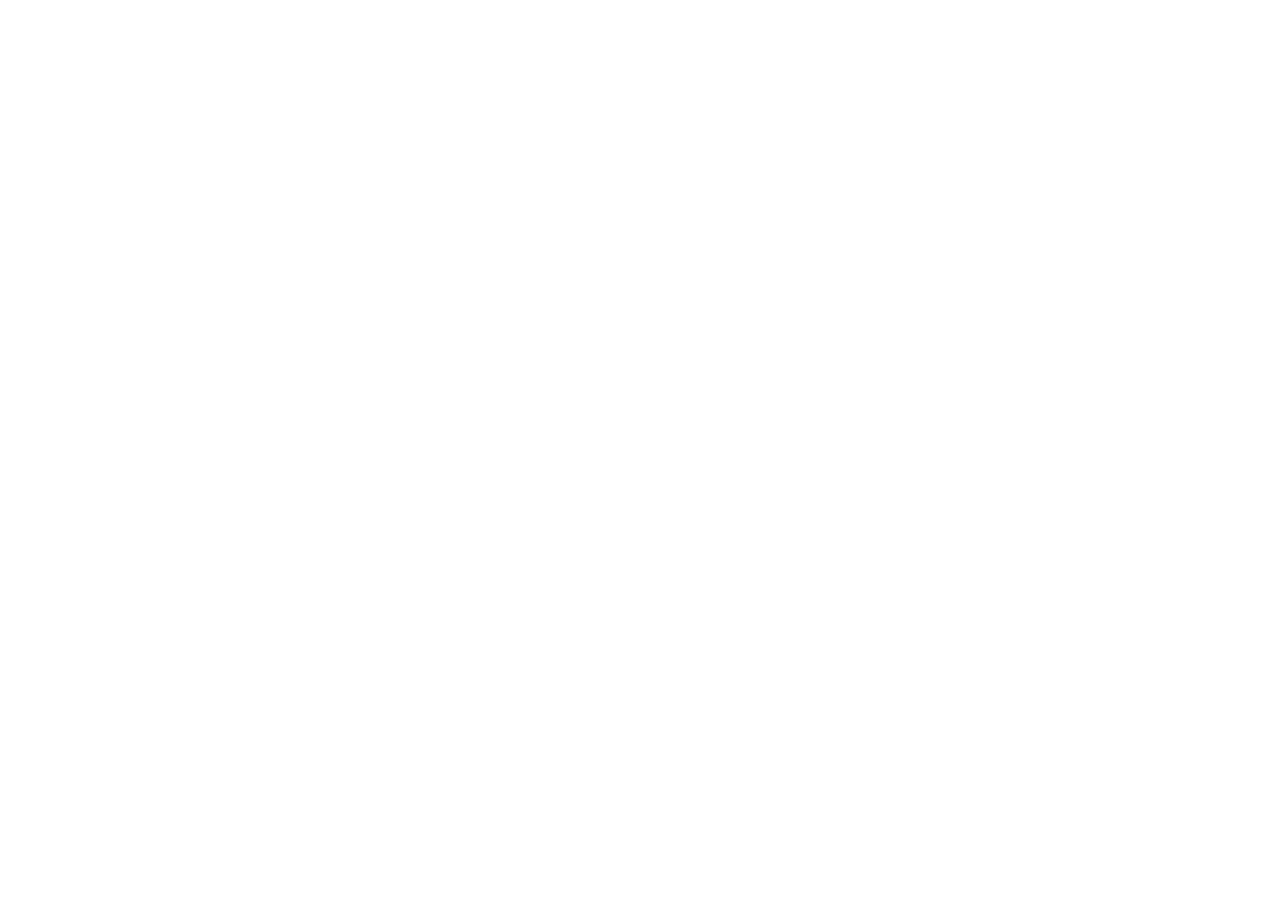
==== index.html @ 961814ad "Initial commit" ====
<!DOCTYPE html>
<html lang="en">
<head>
  <meta charset="UTF-8">
  <meta http-equiv="X-UA-Compatible" content="IE=edge">
  <meta name="viewport" content="width=device-width, initial-scale=1.0">
  <!-- link -->
  <title>Nick Hallden</title>
</head>
<body>
  
</body>
</html>
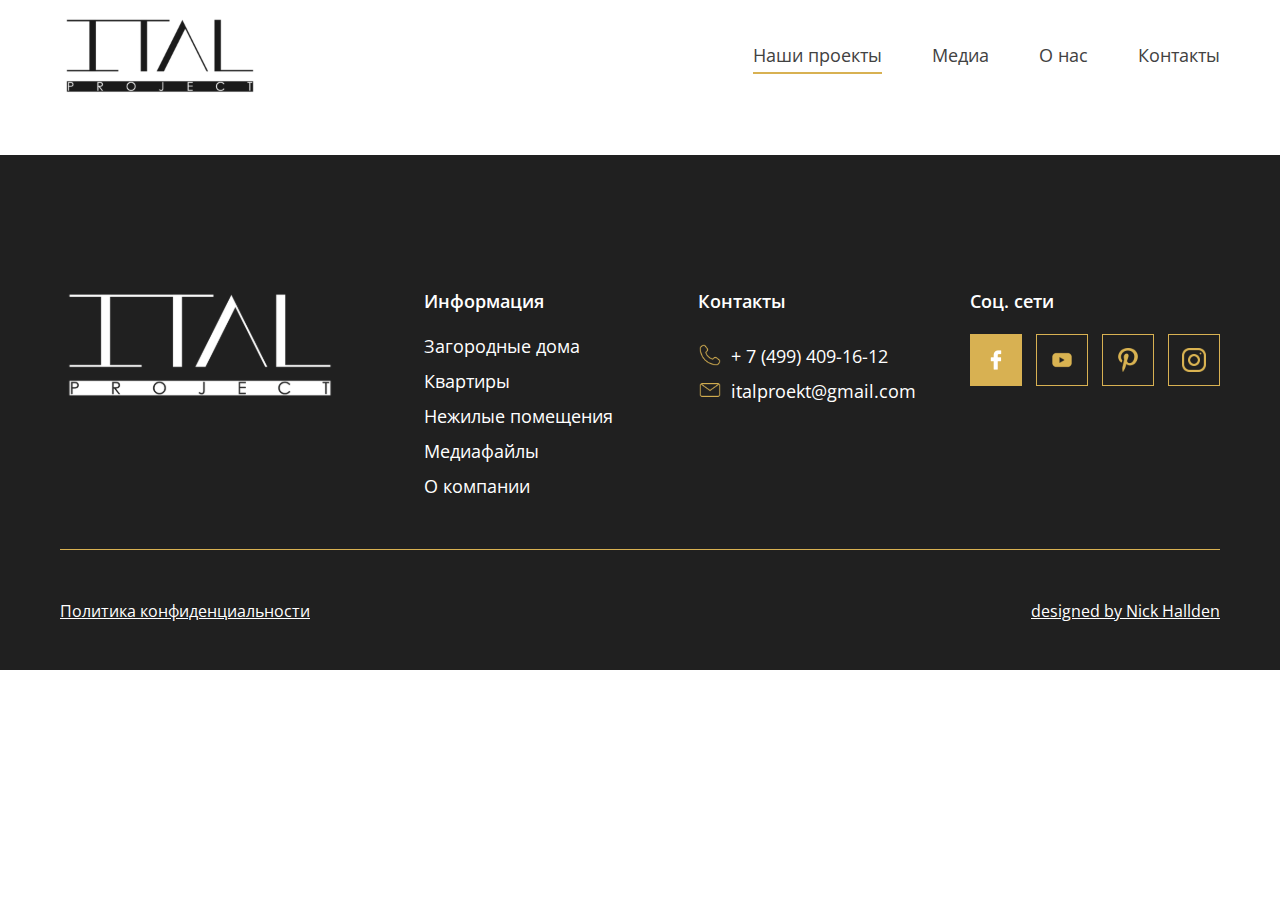
==== commit d93348df: "add site header and footer" ====
--- a/index.html
+++ b/index.html
@@ -1,13 +1,114 @@
 <!DOCTYPE html>
 <html lang="en">
-<head>
-  <meta charset="UTF-8">
-  <meta http-equiv="X-UA-Compatible" content="IE=edge">
-  <meta name="viewport" content="width=device-width, initial-scale=1.0">
-  <!-- link -->
-  <title>Nick Hallden</title>
-</head>
-<body>
-  
-</body>
-</html>+	<head>
+		<meta charset="UTF-8" />
+		<meta http-equiv="X-UA-Compatible" content="IE=edge" />
+		<meta name="viewport" content="width=device-width, initial-scale=1.0" />
+		<link rel="stylesheet" href="./css/main.css" />
+		<title>Nick Hallden</title>
+	</head>
+	<body>
+    <!--------------------------------------------------- SITE HEADER BEGINN ---------------------------------------------------------->
+		<header class="site-header">
+			<div class="container">
+				<div class="site-header__inner">
+          <a class="logo" href="./index.html">
+            <img
+            class="logo__img"
+              src="./images/logo.svg"
+              alt="Site Logo"
+              width="200"
+              height="200"
+            />
+          </a>
+          <nav class="navbar">
+            <ol class="navbar__list">
+              <li class="navbar__item">
+                <a class="navbar__link navbar__link--active" href="#link">Наши проекты</a>
+              </li>
+              <li class="navbar__item">
+                <a class="navbar__link" href="#link">Медиа</a>
+              </li>
+              <li class="navbar__item">
+                <a class="navbar__link" href="#link">О нас</a>
+              </li>
+              <li class="navbar__item">
+                <a class="navbar__link" href="#link">Контакты</a>
+              </li>
+            </ol>
+          </nav>
+        </div>
+			</div>
+		</header>
+    <!--------------------------------------------------- SITE HEADER END ------------------------------------------------------------->
+
+
+     <!--------------------------------------------------- FOOTER BEGINN -------------------------------------------------------------->
+		<footer class="site-footer">
+			<div class="container">
+				<div class="site-footer__inner">
+          <div class="site-footer__border">
+            <a class="logo-footer" href="./index.html">
+              <img class="logo-footer__img" src="./images/logo__footer.svg" alt="Site Logo Footer" width="280" height="280">
+            </a>
+            <nav class="nav">
+              <ol class="nav__list">
+                <li class="nav__item">
+                  <strong class="nav__str">Информация</strong>
+                </li>
+                <li class="nav__item">
+                  <a class="nav__link " href="#link">Загородные дома</a>
+                </li>
+                <li class="nav__item">
+                  <a class="nav__link " href="#link">Квартиры</a>
+                </li>
+                <li class="nav__item">
+                  <a class="nav__link " href="#link">Нежилые помещения</a>
+                </li>
+                <li class="nav__item">
+                  <a class="nav__link " href="#link">Медиафайлы</a>
+                </li>
+                <li class="nav__item">
+                  <a class="nav__link " href="#link">О компании</a>
+                </li>
+              </ol>
+            </nav>
+            <ol class="nav__list">
+              <li class="nav__item nav__str--active">
+                <strong class="nav__str">Контакты</strong>
+              </li>
+              <li class="nav__item">
+                <a class="nav__link nav__link--before" href="tel:+74994091612">+ 7 (499) 409-16-12</a>
+              </li>
+              <li class="nav__item">
+               <a class="nav__link nav__link--after" href="mailto:italproekt@gmail.com">italproekt@gmail.com</a>
+              </li>
+            </ol>
+          <div class="nav__soc">
+            <strong class="nav__str nav__str--soc">
+              Соц. сети
+            </strong>
+            <a class="nav__soc__link nav__soc__link--active" href="https://facebook.com">
+              <img class="nav__soc__img" src="./images/facebook.svg" alt="facebook" width="24" height="24">
+            </a>
+            <a class="nav__soc__link" href="https://facebook.com">
+              <img class="nav__soc__img" src="./images/youtube.svg" alt="facebook" width="24" height="24">
+            </a>
+            <a class="nav__soc__link" href="https://facebook.com">
+              <img class="nav__soc__img" src="./images/pinterset.svg" alt="facebook" width="24" height="24">
+            </a>
+            <a class="nav__soc__link" href="https://facebook.com">
+              <img class="nav__soc__img" src="./images/instagram.svg" alt="facebook" width="24" height="24">
+            </a>
+          </div>
+          </div>
+          <div class="site-footer__bottom">
+            <a class="site-footer__bottom__link" href="#link">Политика конфиденциальности</a>
+            <a class="site-footer__bottom__link" href="#link">designed by Nick Hallden</a>
+          </div>
+        </div>
+			</div>
+		</footer>
+    <!--------------------------------------------------- FOOTER END ------------------------------------------------------------------>
+	</body>
+</html>
--- a/css/main.css
+++ b/css/main.css
@@ -0,0 +1,530 @@
+/* open-sans-regular - cyrillic */
+@font-face {
+  font-family: "Open Sans";
+  font-style: normal;
+  font-weight: 400;
+  src: local(""), url("../fonts/open-sans-v34-cyrillic-regular.woff2") format("woff2"), url("../fonts/open-sans-v34-cyrillic-regular.woff") format("woff"); /* Chrome 6+, Firefox 3.6+, IE 9+, Safari 5.1+ */
+}
+/* open-sans-600 - cyrillic */
+@font-face {
+  font-family: "Open Sans";
+  font-style: normal;
+  font-weight: 600;
+  src: local(""), url("../fonts/open-sans-v34-cyrillic-600.woff2") format("woff2"), url("../fonts/open-sans-v34-cyrillic-600.woff") format("woff"); /* Chrome 6+, Firefox 3.6+, IE 9+, Safari 5.1+ */
+}
+/*! normalize.css v8.0.1 | MIT License | github.com/necolas/normalize.css */
+/* Document
+   ========================================================================== */
+/**
+ * 1. Correct the line height in all browsers.
+ * 2. Prevent adjustments of font size after orientation changes in iOS.
+ */
+html {
+  line-height: 1.15; /* 1 */
+  -webkit-text-size-adjust: 100%; /* 2 */
+}
+
+/* Sections
+   ========================================================================== */
+/**
+ * Remove the margin in all browsers.
+ */
+body {
+  margin: 0;
+}
+
+/**
+ * Render the `main` element consistently in IE.
+ */
+main {
+  display: block;
+}
+
+/**
+ * Correct the font size and margin on `h1` elements within `section` and
+ * `article` contexts in Chrome, Firefox, and Safari.
+ */
+h1 {
+  font-size: 2em;
+  margin: 0.67em 0;
+}
+
+/* Grouping content
+   ========================================================================== */
+/**
+ * 1. Add the correct box sizing in Firefox.
+ * 2. Show the overflow in Edge and IE.
+ */
+hr {
+  box-sizing: content-box; /* 1 */
+  height: 0; /* 1 */
+  overflow: visible; /* 2 */
+}
+
+/**
+ * 1. Correct the inheritance and scaling of font size in all browsers.
+ * 2. Correct the odd `em` font sizing in all browsers.
+ */
+pre {
+  font-family: monospace, monospace; /* 1 */
+  font-size: 1em; /* 2 */
+}
+
+/* Text-level semantics
+   ========================================================================== */
+/**
+ * Remove the gray background on active links in IE 10.
+ */
+a {
+  background-color: transparent;
+}
+
+/**
+ * 1. Remove the bottom border in Chrome 57-
+ * 2. Add the correct text decoration in Chrome, Edge, IE, Opera, and Safari.
+ */
+abbr[title] {
+  border-bottom: none; /* 1 */
+  text-decoration: underline; /* 2 */
+  -webkit-text-decoration: underline dotted;
+          text-decoration: underline dotted; /* 2 */
+}
+
+/**
+ * Add the correct font weight in Chrome, Edge, and Safari.
+ */
+b,
+strong {
+  font-weight: bolder;
+}
+
+/**
+ * 1. Correct the inheritance and scaling of font size in all browsers.
+ * 2. Correct the odd `em` font sizing in all browsers.
+ */
+code,
+kbd,
+samp {
+  font-family: monospace, monospace; /* 1 */
+  font-size: 1em; /* 2 */
+}
+
+/**
+ * Add the correct font size in all browsers.
+ */
+small {
+  font-size: 80%;
+}
+
+/**
+ * Prevent `sub` and `sup` elements from affecting the line height in
+ * all browsers.
+ */
+sub,
+sup {
+  font-size: 75%;
+  line-height: 0;
+  position: relative;
+  vertical-align: baseline;
+}
+
+sub {
+  bottom: -0.25em;
+}
+
+sup {
+  top: -0.5em;
+}
+
+/* Embedded content
+   ========================================================================== */
+/**
+ * Remove the border on images inside links in IE 10.
+ */
+img {
+  border-style: none;
+}
+
+/* Forms
+   ========================================================================== */
+/**
+ * 1. Change the font styles in all browsers.
+ * 2. Remove the margin in Firefox and Safari.
+ */
+button,
+input,
+optgroup,
+select,
+textarea {
+  font-family: inherit; /* 1 */
+  font-size: 100%; /* 1 */
+  line-height: 1.15; /* 1 */
+  margin: 0; /* 2 */
+}
+
+/**
+ * Show the overflow in IE.
+ * 1. Show the overflow in Edge.
+ */
+button,
+input { /* 1 */
+  overflow: visible;
+}
+
+/**
+ * Remove the inheritance of text transform in Edge, Firefox, and IE.
+ * 1. Remove the inheritance of text transform in Firefox.
+ */
+button,
+select { /* 1 */
+  text-transform: none;
+}
+
+/**
+ * Correct the inability to style clickable types in iOS and Safari.
+ */
+button,
+[type=button],
+[type=reset],
+[type=submit] {
+  -webkit-appearance: button;
+}
+
+/**
+ * Remove the inner border and padding in Firefox.
+ */
+button::-moz-focus-inner,
+[type=button]::-moz-focus-inner,
+[type=reset]::-moz-focus-inner,
+[type=submit]::-moz-focus-inner {
+  border-style: none;
+  padding: 0;
+}
+
+/**
+ * Restore the focus styles unset by the previous rule.
+ */
+button:-moz-focusring,
+[type=button]:-moz-focusring,
+[type=reset]:-moz-focusring,
+[type=submit]:-moz-focusring {
+  outline: 1px dotted ButtonText;
+}
+
+/**
+ * Correct the padding in Firefox.
+ */
+fieldset {
+  padding: 0.35em 0.75em 0.625em;
+}
+
+/**
+ * 1. Correct the text wrapping in Edge and IE.
+ * 2. Correct the color inheritance from `fieldset` elements in IE.
+ * 3. Remove the padding so developers are not caught out when they zero out
+ *    `fieldset` elements in all browsers.
+ */
+legend {
+  box-sizing: border-box; /* 1 */
+  color: inherit; /* 2 */
+  display: table; /* 1 */
+  max-width: 100%; /* 1 */
+  padding: 0; /* 3 */
+  white-space: normal; /* 1 */
+}
+
+/**
+ * Add the correct vertical alignment in Chrome, Firefox, and Opera.
+ */
+progress {
+  vertical-align: baseline;
+}
+
+/**
+ * Remove the default vertical scrollbar in IE 10+.
+ */
+textarea {
+  overflow: auto;
+}
+
+/**
+ * 1. Add the correct box sizing in IE 10.
+ * 2. Remove the padding in IE 10.
+ */
+[type=checkbox],
+[type=radio] {
+  box-sizing: border-box; /* 1 */
+  padding: 0; /* 2 */
+}
+
+/**
+ * Correct the cursor style of increment and decrement buttons in Chrome.
+ */
+[type=number]::-webkit-inner-spin-button,
+[type=number]::-webkit-outer-spin-button {
+  height: auto;
+}
+
+/**
+ * 1. Correct the odd appearance in Chrome and Safari.
+ * 2. Correct the outline style in Safari.
+ */
+[type=search] {
+  -webkit-appearance: textfield; /* 1 */
+  outline-offset: -2px; /* 2 */
+}
+
+/**
+ * Remove the inner padding in Chrome and Safari on macOS.
+ */
+[type=search]::-webkit-search-decoration {
+  -webkit-appearance: none;
+}
+
+/**
+ * 1. Correct the inability to style clickable types in iOS and Safari.
+ * 2. Change font properties to `inherit` in Safari.
+ */
+::-webkit-file-upload-button {
+  -webkit-appearance: button; /* 1 */
+  font: inherit; /* 2 */
+}
+
+/* Interactive
+   ========================================================================== */
+/*
+ * Add the correct display in Edge, IE 10+, and Firefox.
+ */
+details {
+  display: block;
+}
+
+/*
+ * Add the correct display in all browsers.
+ */
+summary {
+  display: list-item;
+}
+
+/* Misc
+   ========================================================================== */
+/**
+ * Add the correct display in IE 10+.
+ */
+template {
+  display: none;
+}
+
+/**
+ * Add the correct display in IE 10.
+ */
+[hidden] {
+  display: none;
+}
+
+html {
+  scroll-behavior: smooth;
+  height: 100%;
+}
+
+*, *::after, *::before {
+  box-sizing: border-box;
+  margin: 0;
+  padding: 0;
+}
+
+body {
+  display: flex;
+  flex-direction: column;
+  height: 100%;
+  margin: 0;
+  font-family: "Open Sans", Arial, sans-serif;
+}
+
+img {
+  max-width: 100%;
+  height: auto;
+  vertical-align: middle;
+  -o-object-fit: cover;
+     object-fit: cover;
+}
+
+main {
+  flex-grow: 1;
+}
+
+.visually-hidden {
+  clip: rect(0 0 0 0);
+  -webkit-clip-path: inset(50%);
+          clip-path: inset(50%);
+  height: 1px;
+  overflow: hidden;
+  position: absolute;
+  white-space: nowrap;
+  width: 1px;
+}
+
+.container {
+  width: 100%;
+  max-width: 1200px;
+  margin: 0 auto;
+  padding: 0 20px;
+}
+
+.site-header__inner {
+  display: flex;
+  align-items: flex-start;
+}
+
+.logo {
+  display: inline-block;
+  height: 155px;
+}
+
+.logo__img {
+  height: 155px;
+}
+
+.navbar {
+  margin-left: auto;
+  margin-top: 43px;
+}
+
+.navbar__list {
+  list-style-type: none;
+  gap: 50px;
+  display: flex;
+  align-items: center;
+}
+
+.navbar__link {
+  padding-bottom: 5px;
+  text-decoration: none;
+  font-weight: 400;
+  font-size: 18px;
+  line-height: 25px;
+  color: #424242;
+}
+
+.navbar__link--active {
+  border-bottom: 2px solid #D8B152;
+}
+
+.site-footer {
+  padding: 49px 0 48px;
+  background-color: #202020;
+}
+
+.site-footer__border {
+  padding-bottom: 50px;
+  display: flex;
+  align-items: flex-start;
+  justify-content: space-between;
+  border-bottom: 1px solid #D8B152;
+}
+
+.logo-footer {
+  display: inline-block;
+}
+
+.nav__list {
+  list-style-type: none;
+  margin-top: 85px;
+  margin-left: 30px;
+}
+
+.nav__soc {
+  margin-top: 85px;
+}
+
+.nav__item {
+  margin-top: 10px;
+}
+
+.nav__str {
+  display: inline-block;
+  margin-bottom: 10px;
+  font-weight: 600;
+  font-size: 18px;
+  line-height: 25px;
+  color: #FFFFFF;
+}
+
+.nav__str--active {
+  margin-top: 0;
+  margin-bottom: 20px;
+}
+
+.nav__str--soc {
+  display: block;
+}
+
+.nav__soc {
+  display: block;
+}
+
+.nav__link {
+  position: relative;
+  text-decoration: none;
+  font-weight: 400;
+  font-size: 18px;
+  line-height: 25px;
+  color: #FFFFFF;
+}
+
+.nav__link--before {
+  margin-left: 33px;
+}
+.nav__link--before::before {
+  position: absolute;
+  width: 22px;
+  height: 22px;
+  background-image: url("../../images/tel.svg");
+  background-repeat: no-repeat;
+  left: -32px;
+  content: "";
+}
+
+.nav__link--after {
+  margin-left: 33px;
+}
+.nav__link--after::before {
+  position: absolute;
+  width: 22px;
+  height: 22px;
+  background-image: url("../../images/mail.svg");
+  background-repeat: no-repeat;
+  left: -32px;
+  content: "";
+}
+
+.nav__soc__link + .nav__soc__link {
+  margin-left: 10px;
+}
+
+.nav__soc__link {
+  display: inline-block;
+  margin-top: 10px;
+  padding: 13px;
+  border: 1px solid #D8B152;
+}
+
+.nav__soc__link--active {
+  background-color: #D8B152;
+}
+
+.site-footer__bottom {
+  padding-top: 50px;
+  display: flex;
+  align-items: center;
+  justify-content: space-between;
+}
+
+.site-footer__bottom__link {
+  font-weight: 400;
+  font-size: 16px;
+  line-height: 22px;
+  -webkit-text-decoration-line: underline;
+          text-decoration-line: underline;
+  color: #FFFFFF;
+}/*# sourceMappingURL=main.css.map */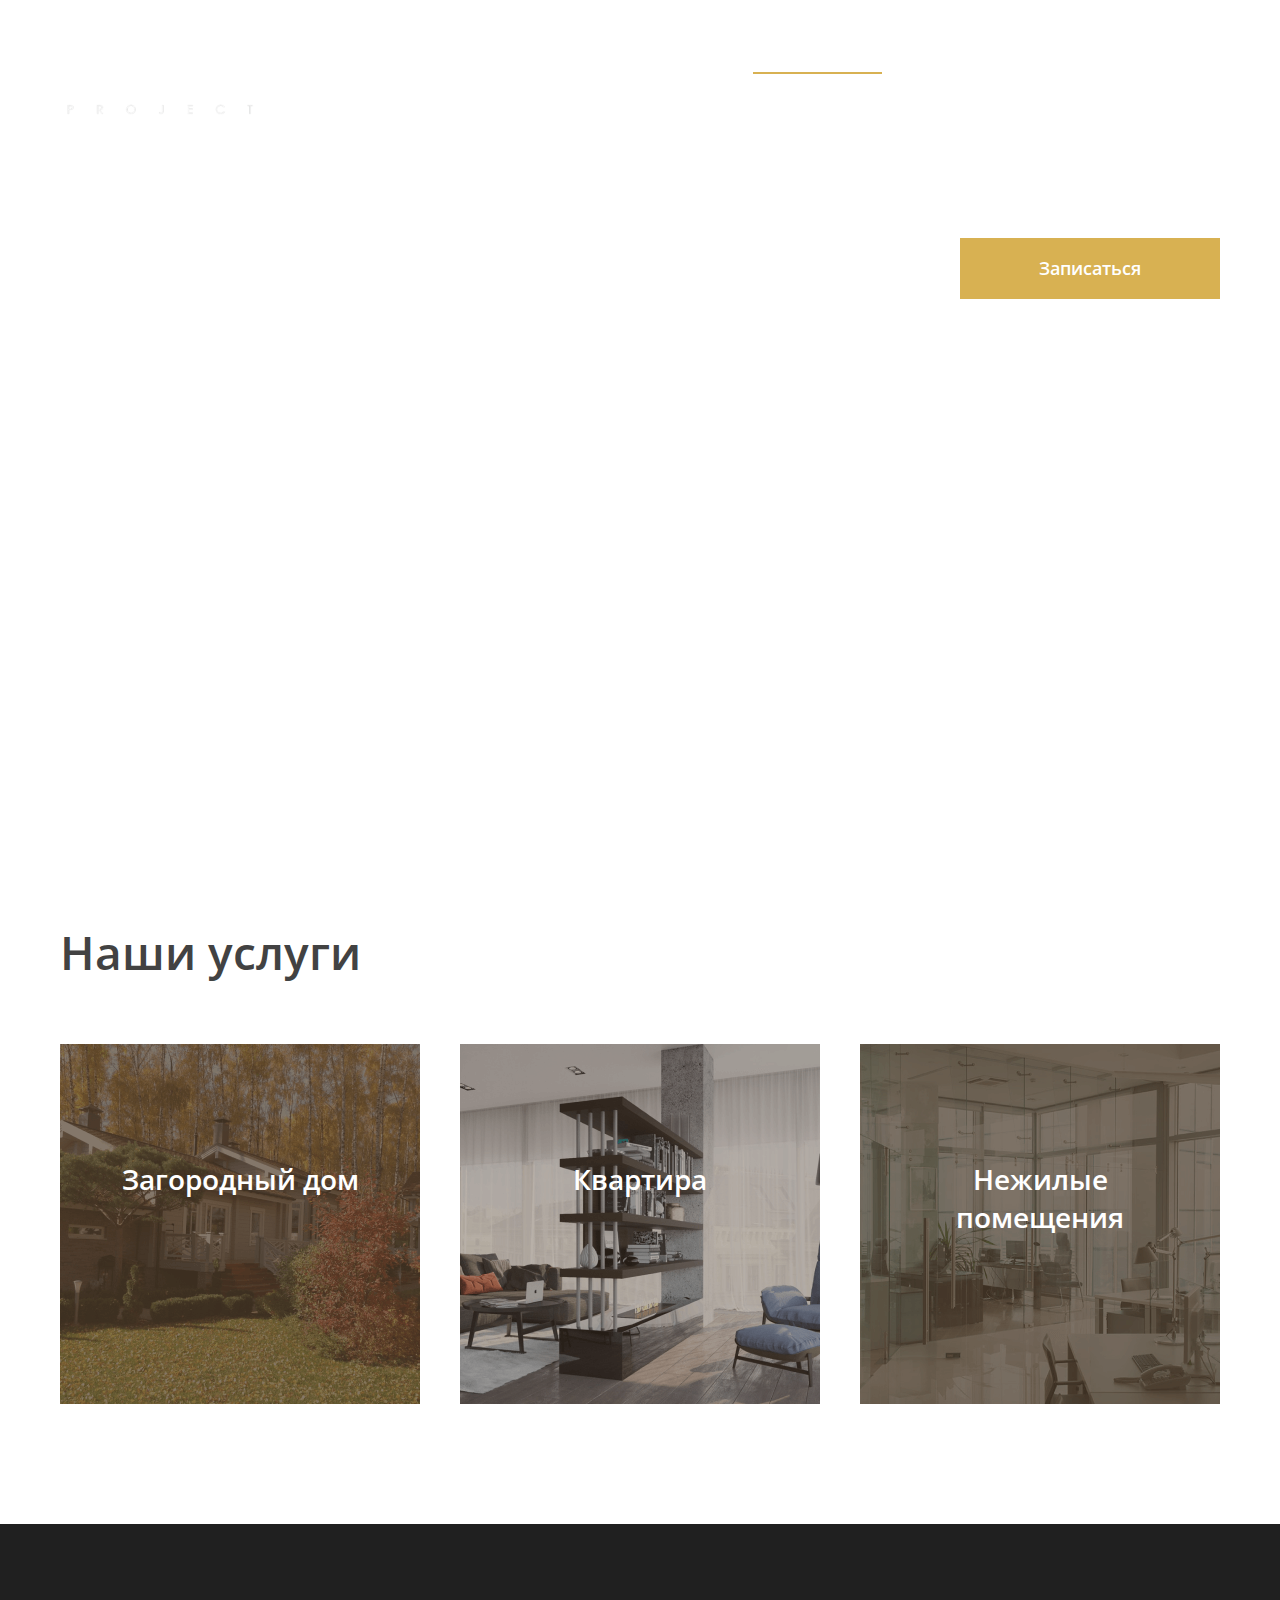
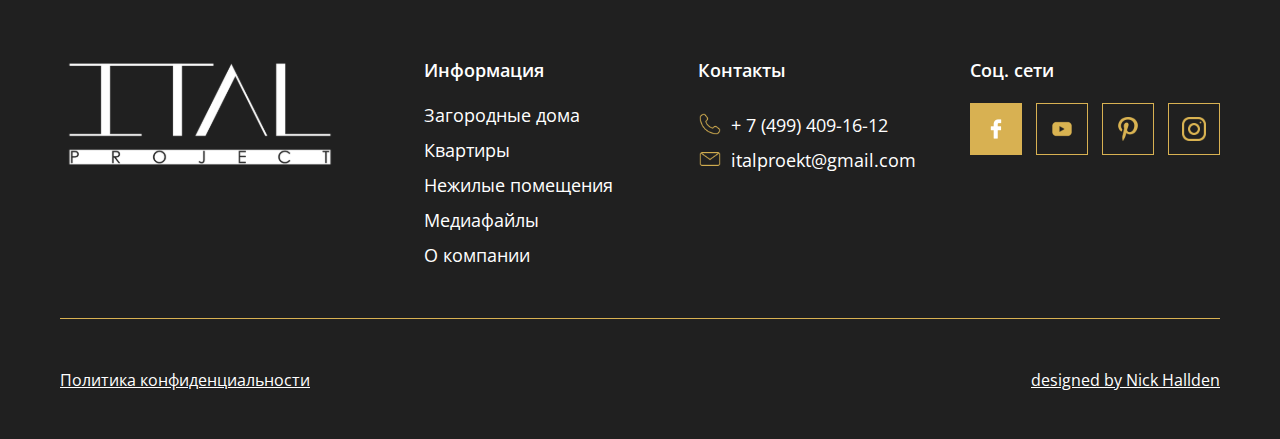
==== commit 016fadcf: "Add services section" ====
--- a/index.html
+++ b/index.html
@@ -1,5 +1,5 @@
 <!DOCTYPE html>
-<html lang="en">
+<html lang="ru">
 	<head>
 		<meta charset="UTF-8" />
 		<meta http-equiv="X-UA-Compatible" content="IE=edge" />
@@ -7,108 +7,221 @@
 		<link rel="stylesheet" href="./css/main.css" />
 		<title>Nick Hallden</title>
 	</head>
-	<body>
-    <!--------------------------------------------------- SITE HEADER BEGINN ---------------------------------------------------------->
+	<body class="bg-img">
+		<!--------------------------------------------------- SITE HEADER BEGINN ---------------------------------------------------------->
 		<header class="site-header">
 			<div class="container">
 				<div class="site-header__inner">
-          <a class="logo" href="./index.html">
-            <img
-            class="logo__img"
-              src="./images/logo.svg"
-              alt="Site Logo"
-              width="200"
-              height="200"
-            />
-          </a>
-          <nav class="navbar">
-            <ol class="navbar__list">
-              <li class="navbar__item">
-                <a class="navbar__link navbar__link--active" href="#link">Наши проекты</a>
-              </li>
-              <li class="navbar__item">
-                <a class="navbar__link" href="#link">Медиа</a>
-              </li>
-              <li class="navbar__item">
-                <a class="navbar__link" href="#link">О нас</a>
-              </li>
-              <li class="navbar__item">
-                <a class="navbar__link" href="#link">Контакты</a>
-              </li>
-            </ol>
-          </nav>
-        </div>
+					<a class="logo" href="./index.html">
+						<img
+							class="logo__img"
+							src="./images/logo__footer.svg"
+							alt="Site Logo"
+							width="200"
+							height="200"
+						/>
+					</a>
+					<nav class="navbar">
+						<ol class="navbar__list">
+							<li class="navbar__item">
+								<a
+									class="navbar__link navbar__index-link navbar__link--active"
+									href="#link"
+									>Наши проекты</a
+								>
+							</li>
+							<li class="navbar__item">
+								<a class="navbar__link navbar__index-link" href="./media.html"
+									>Медиа</a
+								>
+							</li>
+							<li class="navbar__item">
+								<a class="navbar__link navbar__index-link" href="#link"
+									>О нас</a
+								>
+							</li>
+							<li class="navbar__item">
+								<a class="navbar__link navbar__index-link" href="#link"
+									>Контакты</a
+								>
+							</li>
+						</ol>
+					</nav>
+					<button class="burger">
+						<span class="line"></span>
+						<span class="line"></span>
+						<span class="line"></span>
+					</button>
+				</div>
 			</div>
 		</header>
-    <!--------------------------------------------------- SITE HEADER END ------------------------------------------------------------->
+		<!--------------------------------------------------- SITE HEADER END ------------------------------------------------------------->
+		<!-- site-main -->
+		<main class="site-main">
+			<!-- hero-section -->
+			<section class="hero">
+				<div class="container">
+					<div class="hero__inner">
+						<div class="hero__top">
+							<div class="hero__title-wrapper">
+								<h1 class="hero__title">
+									Проектирование элитной недвижимости «под ключ»
+								</h1>
+							</div>
+							<div class="hero__content">
+								<p class="hero__text">
+									Запишитесь на бесплатную онлайн консультацию
+								</p>
+								<a class="hero__link" href="#">Записаться</a>
+							</div>
+						</div>
+						<div class="hero__bottom">
+							<span class="hero__circle hero__circle--active"></span>
+							<span class="hero__circle"></span>
+							<span class="hero__circle"></span>
+							<span class="hero__circle"></span>
+							<span class="hero__circle"></span>
+							<span class="hero__circle"></span>
+						</div>
+					</div>
+				</div>
+			</section>
+			<!-- /hero-section -->
 
-
-     <!--------------------------------------------------- FOOTER BEGINN -------------------------------------------------------------->
+			<!-- services-section -->
+			<section class="services">
+				<div class="container">
+					<div class="services__inner">
+						<h2 class="services__title">Наши услуги</h2>
+						<ul class="services__list">
+							<li class="services__item">
+								<h3 class="services__item-title">Загородный дом</h3>
+								<a class="services__item-link" href="#">Посмотреть</a>
+							</li>
+							<li class="services__item">
+								<h3 class="services__item-title">Квартира</h3>
+								<a class="services__item-link" href="#">Посмотреть</a>
+							</li>
+							<li class="services__item">
+								<h3 class="services__item-title">Нежилые помещения</h3>
+								<a class="services__item-link" href="#">Посмотреть</a>
+							</li>
+						</ul>
+					</div>
+				</div>
+			</section>
+			<!-- /services-section -->
+		</main>
+		<!-- /site-main -->
+		<!--------------------------------------------------- FOOTER BEGINN -------------------------------------------------------------->
 		<footer class="site-footer">
 			<div class="container">
 				<div class="site-footer__inner">
-          <div class="site-footer__border">
-            <a class="logo-footer" href="./index.html">
-              <img class="logo-footer__img" src="./images/logo__footer.svg" alt="Site Logo Footer" width="280" height="280">
-            </a>
-            <nav class="nav">
-              <ol class="nav__list">
-                <li class="nav__item">
-                  <strong class="nav__str">Информация</strong>
-                </li>
-                <li class="nav__item">
-                  <a class="nav__link " href="#link">Загородные дома</a>
-                </li>
-                <li class="nav__item">
-                  <a class="nav__link " href="#link">Квартиры</a>
-                </li>
-                <li class="nav__item">
-                  <a class="nav__link " href="#link">Нежилые помещения</a>
-                </li>
-                <li class="nav__item">
-                  <a class="nav__link " href="#link">Медиафайлы</a>
-                </li>
-                <li class="nav__item">
-                  <a class="nav__link " href="#link">О компании</a>
-                </li>
-              </ol>
-            </nav>
-            <ol class="nav__list">
-              <li class="nav__item nav__str--active">
-                <strong class="nav__str">Контакты</strong>
-              </li>
-              <li class="nav__item">
-                <a class="nav__link nav__link--before" href="tel:+74994091612">+ 7 (499) 409-16-12</a>
-              </li>
-              <li class="nav__item">
-               <a class="nav__link nav__link--after" href="mailto:italproekt@gmail.com">italproekt@gmail.com</a>
-              </li>
-            </ol>
-          <div class="nav__soc">
-            <strong class="nav__str nav__str--soc">
-              Соц. сети
-            </strong>
-            <a class="nav__soc__link nav__soc__link--active" href="https://facebook.com">
-              <img class="nav__soc__img" src="./images/facebook.svg" alt="facebook" width="24" height="24">
-            </a>
-            <a class="nav__soc__link" href="https://facebook.com">
-              <img class="nav__soc__img" src="./images/youtube.svg" alt="facebook" width="24" height="24">
-            </a>
-            <a class="nav__soc__link" href="https://facebook.com">
-              <img class="nav__soc__img" src="./images/pinterset.svg" alt="facebook" width="24" height="24">
-            </a>
-            <a class="nav__soc__link" href="https://facebook.com">
-              <img class="nav__soc__img" src="./images/instagram.svg" alt="facebook" width="24" height="24">
-            </a>
-          </div>
-          </div>
-          <div class="site-footer__bottom">
-            <a class="site-footer__bottom__link" href="#link">Политика конфиденциальности</a>
-            <a class="site-footer__bottom__link" href="#link">designed by Nick Hallden</a>
-          </div>
-        </div>
+					<div class="site-footer__border">
+						<a class="logo-footer" href="./index.html">
+							<img
+								class="logo-footer__img"
+								src="./images/logo__footer.svg"
+								alt="Site Logo Footer"
+								width="280"
+								height="280"
+							/>
+						</a>
+						<nav class="nav">
+							<ol class="nav__list nav__list--active">
+								<li class="nav__item">
+									<strong class="nav__str">Информация</strong>
+								</li>
+								<li class="nav__item">
+									<a class="nav__link" href="#link">Загородные дома</a>
+								</li>
+								<li class="nav__item">
+									<a class="nav__link" href="#link">Квартиры</a>
+								</li>
+								<li class="nav__item">
+									<a class="nav__link" href="#link">Нежилые помещения</a>
+								</li>
+								<li class="nav__item">
+									<a class="nav__link" href="#link">Медиафайлы</a>
+								</li>
+								<li class="nav__item">
+									<a class="nav__link" href="#link">О компании</a>
+								</li>
+							</ol>
+						</nav>
+						<ol class="nav__list">
+							<li class="nav__item nav__str--active">
+								<strong class="nav__str">Контакты</strong>
+							</li>
+							<li class="nav__item">
+								<a class="nav__link nav__link--before" href="tel:+74994091612"
+									>+ 7 (499) 409-16-12</a
+								>
+							</li>
+							<li class="nav__item">
+								<a
+									class="nav__link nav__link--after"
+									href="mailto:italproekt@gmail.com"
+									>italproekt@gmail.com</a
+								>
+							</li>
+						</ol>
+						<div class="nav__soc">
+							<strong class="nav__str nav__str--soc"> Соц. сети </strong>
+							<a
+								class="nav__soc__link nav__soc__link--active"
+								href="https://facebook.com"
+							>
+								<img
+									class="nav__soc__img"
+									src="./images/facebook.svg"
+									alt="facebook"
+									width="24"
+									height="24"
+								/>
+							</a>
+							<a class="nav__soc__link" href="https://facebook.com">
+								<img
+									class="nav__soc__img"
+									src="./images/youtube.svg"
+									alt="facebook"
+									width="24"
+									height="24"
+								/>
+							</a>
+							<a class="nav__soc__link" href="https://facebook.com">
+								<img
+									class="nav__soc__img"
+									src="./images/pinterset.svg"
+									alt="facebook"
+									width="24"
+									height="24"
+								/>
+							</a>
+							<a class="nav__soc__link" href="https://facebook.com">
+								<img
+									class="nav__soc__img"
+									src="./images/instagram.svg"
+									alt="facebook"
+									width="24"
+									height="24"
+								/>
+							</a>
+						</div>
+					</div>
+					<div class="site-footer__bottom">
+						<a class="site-footer__bottom__link" href="#link"
+							>Политика конфиденциальности</a
+						>
+						<a class="site-footer__bottom__link" href="#link"
+							>designed by Nick Hallden</a
+						>
+					</div>
+				</div>
 			</div>
 		</footer>
-    <!--------------------------------------------------- FOOTER END ------------------------------------------------------------------>
+		<!--------------------------------------------------- FOOTER END ------------------------------------------------------------------>
+
+		<script src="./js/main.js"></script>
 	</body>
 </html>
--- a/css/main.css
+++ b/css/main.css
@@ -327,7 +327,9 @@
   height: 100%;
 }
 
-*, *::after, *::before {
+*,
+*::after,
+*::before {
   box-sizing: border-box;
   margin: 0;
   padding: 0;
@@ -406,10 +408,314 @@
   color: #424242;
 }
 
+.navbar__index-link {
+  color: #ffffff;
+}
+
 .navbar__link--active {
-  border-bottom: 2px solid #D8B152;
-}
-
+  border-bottom: 2px solid #d8b152;
+}
+
+.burger {
+  position: relative;
+  z-index: 5;
+  display: none;
+  margin-top: 43px;
+  margin-left: auto;
+  width: 60px;
+  height: 18px;
+  border: 0;
+  background-color: transparent;
+  cursor: pointer;
+}
+.burger .line {
+  position: absolute;
+  top: calc(50% - 1px);
+  right: 0;
+  width: 44px;
+  height: 2px;
+  background-color: #d8b152;
+}
+.burger .line:first-child {
+  top: 0;
+  width: 60px;
+  transition: all 0.3s ease;
+}
+.burger .line:last-child {
+  top: auto;
+  bottom: 0;
+  width: 60px;
+  transition: all 0.3s ease;
+}
+
+@media only screen and (max-width: 725px) {
+  .navbar {
+    position: absolute;
+    top: 0;
+    right: 0;
+    display: none;
+    width: 80%;
+    height: 100vh;
+    margin-top: 0;
+    background-color: rgba(0, 0, 0, 0.8);
+  }
+  .navbar .navbar__list {
+    flex-direction: column;
+    align-items: center;
+    margin-top: 100px;
+  }
+  .navbar .navbar__link {
+    color: #fff;
+  }
+  .menu {
+    display: block;
+  }
+  .menu ~ .burger > .line {
+    transform: scale(0);
+  }
+  .menu ~ .burger > .line:first-child {
+    transform: rotate(45deg);
+    top: calc(50% - 1px);
+    transition: all 0.3s ease;
+  }
+  .menu ~ .burger > .line:last-child {
+    transform: rotate(-45deg);
+    bottom: calc(50% - 1px);
+    transition: all 0.3s ease;
+  }
+  .burger {
+    display: block;
+  }
+}
+.bg-img {
+  background-image: url("../images/hero-bg.png");
+  background-repeat: no-repeat;
+  background-size: 100% 800px;
+  background-position: cover;
+}
+
+.hero__top {
+  display: flex;
+  align-items: center;
+  justify-content: space-between;
+  margin-bottom: 394px;
+}
+
+.hero__title-wrapper {
+  width: 100%;
+  max-width: 860px;
+}
+
+.hero__title {
+  margin: 0;
+  font-weight: 600;
+  font-size: 56px;
+  line-height: 140%;
+  color: #ffffff;
+}
+
+.hero__content {
+  width: 100%;
+  max-width: 260px;
+}
+
+.hero__text {
+  margin-bottom: 20px;
+  font-weight: 400;
+  font-size: 18px;
+  line-height: 25px;
+  text-align: center;
+  color: #ffffff;
+}
+
+.hero__link {
+  display: block;
+  width: 100%;
+  padding: 18px;
+  text-decoration: none;
+  text-align: center;
+  font-weight: 600;
+  font-size: 18px;
+  line-height: 25px;
+  text-align: center;
+  color: #ffffff;
+  background-color: #d8b152;
+}
+
+.hero__bottom {
+  display: flex;
+  align-items: center;
+  justify-content: center;
+  margin-bottom: 75px;
+}
+
+.hero__circle--active {
+  background-color: #ffffff;
+}
+
+.hero__circle {
+  display: block;
+  width: 20px;
+  height: 20px;
+  border: 1px solid #ffffff;
+  border-radius: 50%;
+}
+
+.hero__circle + .hero__circle {
+  margin-left: 20px;
+}
+
+@media only screen and (max-width: 1080px) {
+  .hero__top {
+    flex-direction: column;
+    align-items: flex-start;
+    margin-bottom: 374px;
+  }
+  .hero__title-wrapper {
+    width: 100%;
+    max-width: 860px;
+    min-width: 313px;
+    margin-bottom: 27px;
+  }
+  .hero__title {
+    font-size: 25px;
+  }
+  .hero__content {
+    width: 100%;
+    max-width: 300px;
+  }
+  .hero__text {
+    font-size: 16px;
+    line-height: 22px;
+    text-align: start;
+  }
+  .hero__link {
+    width: 300px;
+    font-size: 14px;
+    line-height: 19px;
+  }
+  .hero__bottom {
+    margin-bottom: 70px;
+  }
+}
+@media only screen and (max-width: 430px) {
+  .hero__top {
+    margin-bottom: 374px;
+  }
+  .hero__bottom {
+    margin-bottom: 45px;
+  }
+  .hero__circle {
+    width: 12px;
+    height: 12px;
+  }
+  .hero__circle + .hero__circle {
+    margin-left: 10px;
+  }
+}
+.services__inner {
+  padding: 120px 0;
+}
+
+.services__title {
+  margin-bottom: 60px;
+  font-weight: 600;
+  font-size: 46px;
+  line-height: 63px;
+  color: #424242;
+}
+
+.services__list {
+  display: flex;
+  align-items: center;
+  list-style-type: none;
+}
+
+.services__item {
+  padding: 116px 45px;
+  width: 360px;
+  height: 360px;
+  background-image: url("../images/services1.png");
+  background-repeat: no-repeat;
+  background-size: 100%;
+  background-position: center;
+}
+.services__item:nth-child(2) {
+  background-image: url("../images/services2.png");
+}
+.services__item:nth-child(3) {
+  background-image: url("../images/services3.png");
+}
+.services__item:hover {
+  opacity: 0.8;
+}
+.services__item:hover .services__item-link {
+  display: block;
+}
+.services__item:active {
+  opacity: 0.6;
+}
+
+.services__item + .services__item {
+  margin-left: 40px;
+}
+
+.services__item-title {
+  margin-bottom: 30px;
+  font-weight: 600;
+  font-size: 28px;
+  line-height: 38px;
+  text-align: center;
+  color: #ffffff;
+}
+
+.services__item-link {
+  display: none;
+  margin: 0 auto;
+  width: 100%;
+  max-width: 260px;
+  padding: 18px;
+  text-decoration: none;
+  font-weight: 600;
+  font-size: 18px;
+  line-height: 25px;
+  text-align: center;
+  background-color: #d8b152;
+  color: #ffffff;
+}
+
+@media only screen and (max-width: 920px) {
+  .services__list {
+    flex-direction: column;
+  }
+  .services__item + .services__item {
+    margin-left: 0;
+    margin-top: 30px;
+  }
+}
+@media only screen and (max-width: 500px) {
+  .services__title {
+    margin-bottom: 40px;
+    font-size: 25px;
+    line-height: 34px;
+  }
+  .services__item {
+    padding: 102px 15px;
+    width: 300px;
+    height: 300px;
+  }
+  .services__item-title {
+    margin-bottom: 20px;
+    font-size: 20px;
+    line-height: 27px;
+  }
+  .services__item-link {
+    width: 100%;
+    max-width: 200px;
+    font-size: 14px;
+    line-height: 19px;
+  }
+}
 .site-footer {
   padding: 49px 0 48px;
   background-color: #202020;
@@ -420,7 +726,7 @@
   display: flex;
   align-items: flex-start;
   justify-content: space-between;
-  border-bottom: 1px solid #D8B152;
+  border-bottom: 1px solid #d8b152;
 }
 
 .logo-footer {
@@ -447,7 +753,7 @@
   font-weight: 600;
   font-size: 18px;
   line-height: 25px;
-  color: #FFFFFF;
+  color: #ffffff;
 }
 
 .nav__str--active {
@@ -469,7 +775,7 @@
   font-weight: 400;
   font-size: 18px;
   line-height: 25px;
-  color: #FFFFFF;
+  color: #ffffff;
 }
 
 .nav__link--before {
@@ -506,11 +812,11 @@
   display: inline-block;
   margin-top: 10px;
   padding: 13px;
-  border: 1px solid #D8B152;
+  border: 1px solid #d8b152;
 }
 
 .nav__soc__link--active {
-  background-color: #D8B152;
+  background-color: #d8b152;
 }
 
 .site-footer__bottom {
@@ -526,5 +832,624 @@
   line-height: 22px;
   -webkit-text-decoration-line: underline;
           text-decoration-line: underline;
+  color: #ffffff;
+}
+
+@media only screen and (max-width: 1065px) {
+  .site-footer__border {
+    position: relative;
+    padding-bottom: 180px;
+    border-bottom: 0;
+  }
+  .logo-footer__img {
+    width: 110px;
+    height: 110px;
+  }
+  .nav__str {
+    font-size: 14px;
+    line-height: 19px;
+  }
+  .nav__link {
+    display: none;
+  }
+  .nav__str--active {
+    display: none;
+  }
+  .nav__list {
+    position: absolute;
+    top: -60px;
+    right: 0;
+  }
+  .nav__list--active {
+    position: absolute;
+    top: 160px;
+    right: 20px;
+    left: 0;
+    padding-top: 10px;
+    border-top: 1px solid #d8b152;
+    border-bottom: 1px solid #d8b152;
+  }
+  .nav__link--before,
+.nav__link--after {
+    display: block;
+    font-size: 14px;
+    line-height: 19px;
+  }
+  .nav__soc {
+    position: absolute;
+    top: 40px;
+    right: 20px;
+  }
+  .nav__str--soc {
+    display: none;
+  }
+  .site-footer__bottom {
+    flex-direction: column;
+    align-items: center;
+  }
+  .site-footer__bottom__link {
+    margin-bottom: 20px;
+    font-size: 14px;
+    line-height: 19px;
+  }
+}
+.country {
+  padding-bottom: 140px;
+}
+
+.country__title {
+  margin-bottom: 60px;
+  font-weight: 600;
+  font-size: 46px;
+  line-height: 63px;
+  color: #424242;
+}
+
+.country__list {
+  list-style-type: none;
+  display: flex;
+  align-items: center;
+  gap: 40px;
+  flex-wrap: wrap;
+}
+
+.country__item {
+  margin-bottom: 50px;
+  filter: blur(3px);
+}
+.country__item:hover {
+  filter: blur(0);
+}
+
+.country__img {
+  width: 360px;
+  height: 360px;
+}
+
+.request {
+  padding: 120px 0 142px;
+  background-color: #AEA38B;
+}
+
+.request__title {
+  margin-bottom: 20px;
+  font-weight: 600;
+  font-size: 46px;
+  line-height: 63px;
   color: #FFFFFF;
+}
+
+.request__text {
+  margin-bottom: 60px;
+  font-weight: 400;
+  font-size: 18px;
+  line-height: 25px;
+  color: #FFFFFF;
+}
+
+.request__inp {
+  width: 30%;
+  outline: none;
+  margin-right: 40px;
+  padding: 18px 0 17px 32px;
+  background-color: transparent;
+  border: 2px solid #FFFFFF;
+}
+.request__inp::-moz-placeholder {
+  font-weight: 400;
+  font-size: 18px;
+  line-height: 25px;
+  color: #FFFFFF;
+}
+.request__inp:-ms-input-placeholder {
+  font-weight: 400;
+  font-size: 18px;
+  line-height: 25px;
+  color: #FFFFFF;
+}
+.request__inp::placeholder {
+  font-weight: 400;
+  font-size: 18px;
+  line-height: 25px;
+  color: #FFFFFF;
+}
+
+.request__btn {
+  width: 30%;
+  padding: 18px 50px 17px;
+  background-color: #D8B152;
+  border: none;
+  font-weight: 600;
+  font-size: 18px;
+  line-height: 25px;
+  color: #FFFFFF;
+}
+
+.ourlist {
+  padding-bottom: 115px;
+}
+
+.ourlist__link {
+  display: inline-block;
+  padding: 18px 55px 17px;
+  margin-bottom: 40px;
+  text-decoration: none;
+  border: 2px solid #AEA38B;
+  font-weight: 600;
+  font-size: 18px;
+  line-height: 140%;
+  color: #424242;
+}
+
+.ourlist__link--active {
+  margin-right: 40px;
+}
+
+.ourlist__title {
+  margin-bottom: 60px;
+  font-weight: 600;
+  font-size: 46px;
+  line-height: 63px;
+  color: #424242;
+}
+
+.ourlist__list {
+  list-style-type: none;
+  display: flex;
+  align-items: center;
+  flex-wrap: wrap;
+  gap: 40px;
+}
+
+.ourlist__item {
+  width: 360px;
+}
+
+.ourlist__img {
+  margin-bottom: 20px;
+}
+
+.ourlist__btitle {
+  margin-bottom: 20px;
+  font-weight: 400;
+  font-size: 18px;
+  line-height: 140%;
+  text-align: center;
+  color: #424242;
+}
+
+.ourlist__ins {
+  display: block;
+  margin-bottom: 20px;
+  text-decoration: none;
+  font-weight: 400;
+  font-size: 28px;
+  line-height: 140%;
+  text-align: center;
+  color: #424242;
+}
+
+.ourlist__blink {
+  display: inline-block;
+  padding: 18px 54px 17px;
+  text-decoration: none;
+  margin-left: 45px;
+  background: #D8B152;
+  font-weight: 600;
+  font-size: 18px;
+  color: #FFFFFF;
+}
+
+.media {
+  padding: 20px 0 140px 0;
+}
+
+.media__title {
+  margin-bottom: 60px;
+  font-weight: 600;
+  font-size: 46px;
+  line-height: 63px;
+  color: #424242;
+}
+
+.media__list {
+  display: flex;
+  align-items: center;
+  list-style-type: none;
+}
+
+.media__item {
+  width: 100%;
+  max-width: 360px;
+  height: 360px;
+  padding: 116px 45px;
+  background-image: url("../images/media1.png");
+  background-repeat: no-repeat;
+  background-size: 100%;
+  background-position: center;
+  text-align: center;
+}
+.media__item:nth-child(2) {
+  background-image: url("../images/media2.png");
+}
+.media__item:nth-child(3) {
+  background-image: url("../images/media3.png");
+}
+.media__item:hover .media__item-link {
+  display: block;
+}
+
+.media__item + .media__item {
+  margin-left: 40px;
+}
+
+.media__item-title {
+  font-weight: 600;
+  font-size: 28px;
+  line-height: 38px;
+  text-align: center;
+  color: #ffffff;
+}
+
+.media__item-link {
+  display: none;
+  width: 100%;
+  max-width: 260px;
+  margin-top: 30px;
+  padding: 18px;
+  font-weight: 600;
+  font-size: 18px;
+  line-height: 25px;
+  text-align: center;
+  text-decoration: none;
+  color: #ffffff;
+  background-color: #d8b152;
+}
+.media__item-link:hover {
+  opacity: 0.7;
+}
+.media__item-link:active {
+  opacity: 0.5;
+}
+
+@media only screen and (max-width: 800px) {
+  .media__list {
+    flex-direction: column;
+  }
+  .media__item + .media__item {
+    margin-left: 0;
+    margin-top: 30px;
+  }
+}
+@media only screen and (max-width: 400px) {
+  .media__title {
+    font-size: 25px;
+    line-height: 34px;
+  }
+  .media__item {
+    width: 100%;
+    max-width: 300px;
+    height: 300px;
+  }
+  .media__item-title {
+    font-size: 20px;
+    line-height: 27px;
+  }
+  .media__item-link {
+    width: 100%;
+    max-width: 200px;
+    margin-top: 20px;
+    font-size: 14px;
+    line-height: 19px;
+  }
+}
+.awards-hero {
+  padding: 20px 0 140px 0;
+}
+
+.awards-hero__title {
+  margin-bottom: 60px;
+  font-weight: 600;
+  font-size: 46px;
+  line-height: 63px;
+  color: #424242;
+}
+
+.awards-hero__list {
+  list-style-type: none;
+}
+
+.awards-hero__item {
+  width: 100%;
+  max-width: 1160px;
+  padding: 50px 0;
+  display: flex;
+  align-items: center;
+  border-bottom: 1px solid #aea38b;
+}
+.awards-hero__item:nth-child(1) .awards-hero__item-text {
+  margin-bottom: 100px;
+}
+.awards-hero__item:nth-child(2) .awards-hero__item-text {
+  margin-bottom: 100px;
+}
+.awards-hero__item:nth-child(3) .awards-hero__item-text {
+  margin-bottom: 62px;
+}
+.awards-hero__item:nth-child(4) .awards-hero__item-text {
+  margin-bottom: 100px;
+}
+.awards-hero__item:nth-child(5) .awards-hero__item-text {
+  margin-bottom: 24px;
+}
+.awards-hero__item:nth-child(6) .awards-hero__item-text {
+  margin-bottom: 40px;
+}
+
+.awards-hero__item-img {
+  display: block;
+  margin-right: 40px;
+}
+
+.awards-hero__item-title {
+  margin-bottom: 20px;
+  font-weight: 400;
+  font-size: 28px;
+  line-height: 140%;
+  color: #424242;
+}
+
+.awards-hero__item-text {
+  font-weight: 400;
+  font-size: 18px;
+  line-height: 150%;
+  color: #424242;
+}
+
+.awards-hero__item-link {
+  display: block;
+  width: 100%;
+  max-width: 260px;
+  padding: 18px;
+  background-color: #d8b152;
+  text-align: center;
+  text-decoration: none;
+  font-weight: 600;
+  font-size: 18px;
+  line-height: 25px;
+  color: #ffffff;
+}
+
+@media only screen and (max-width: 910px) {
+  .awards-hero__item {
+    flex-direction: column;
+    align-items: center;
+    width: 100%;
+    max-width: 800px;
+  }
+  .awards-hero__item .awards-hero__item-img {
+    margin-right: 0;
+    margin-bottom: 20px;
+  }
+}
+@media only screen and (max-width: 400px) {
+  .awards-hero__title {
+    margin-bottom: 40px;
+    font-size: 25px;
+    line-height: 34px;
+  }
+  .awards-hero__item-img {
+    width: 300px;
+    height: 200px;
+  }
+  .awards-hero__item-title {
+    font-size: 18px;
+  }
+  .awards-hero__item-text {
+    font-size: 14px;
+  }
+  .awards-hero__item-link {
+    width: 100%;
+    max-width: 300px;
+  }
+}
+.public {
+  padding: 20px 0 140px;
+}
+
+.public__title {
+  margin-bottom: 50px;
+  font-weight: 600;
+  font-size: 46px;
+  line-height: 63px;
+  color: #424242;
+}
+
+.public__list {
+  list-style-type: none;
+  display: flex;
+  flex-wrap: wrap;
+}
+
+.public__item {
+  width: 100%;
+  max-width: 580px;
+}
+.public__item:nth-child(1) {
+  padding: 40px 40px 50px 0;
+  border-bottom: 1px solid #aea38b;
+  border-right: 1px solid #aea38b;
+}
+.public__item:nth-child(2) {
+  padding: 40px 0 50px 40px;
+  border-bottom: 1px solid #aea38b;
+}
+.public__item:nth-child(3) {
+  padding: 40px 40px 50px 0;
+  border-bottom: 1px solid #aea38b;
+  border-right: 1px solid #aea38b;
+}
+.public__item:nth-child(4) {
+  padding: 40px 0 50px 40px;
+  border-bottom: 1px solid #aea38b;
+}
+.public__item:nth-child(5) {
+  padding: 40px 40px 50px 0;
+  border-bottom: 1px solid #aea38b;
+  border-right: 1px solid #aea38b;
+}
+.public__item:nth-child(6) {
+  padding: 40px 0 50px 40px;
+  border-bottom: 1px solid #aea38b;
+}
+.public__item:nth-child(7) {
+  padding: 40px 40px 50px 0;
+  border-bottom: 1px solid #aea38b;
+  border-right: 1px solid #aea38b;
+}
+.public__item:nth-child(8) {
+  padding: 40px 0 50px 40px;
+  border-bottom: 1px solid #aea38b;
+}
+.public__item:nth-child(9) {
+  padding: 40px 40px 50px 0;
+  border-bottom: 1px solid #aea38b;
+  border-right: 1px solid #aea38b;
+}
+.public__item:nth-child(9) .public__item-text {
+  margin-bottom: 123px;
+}
+.public__item:nth-child(10) {
+  padding: 40px 0 50px 40px;
+  border-bottom: 1px solid #aea38b;
+}
+
+.public__item-title {
+  margin-bottom: 20px;
+  font-weight: 400;
+  font-size: 28px;
+  line-height: 140%;
+  color: #424242;
+}
+
+.public__item-text {
+  margin-bottom: 30px;
+  font-weight: 400;
+  font-size: 18px;
+  line-height: 150%;
+  color: #424242;
+}
+
+.public__item-link {
+  display: block;
+  width: 100%;
+  max-width: 260px;
+  margin-top: 30px;
+  padding: 18px;
+  font-weight: 600;
+  font-size: 18px;
+  line-height: 25px;
+  text-align: center;
+  text-decoration: none;
+  color: #ffffff;
+  background-color: #d8b152;
+}
+
+@media only screen and (max-width: 1200px) {
+  .public__list {
+    justify-content: center;
+  }
+  .public__item:nth-child(1) {
+    padding: 40px 0 50px 0;
+    border-bottom: 1px solid #aea38b;
+    border-right: 0;
+  }
+  .public__item:nth-child(2) {
+    padding: 40px 0 50px 0;
+    border-bottom: 1px solid #aea38b;
+  }
+  .public__item:nth-child(3) {
+    padding: 40px 0 50px 0;
+    border-bottom: 1px solid #aea38b;
+    border-right: 0;
+  }
+  .public__item:nth-child(4) {
+    padding: 40px 0 50px 0;
+    border-bottom: 1px solid #aea38b;
+  }
+  .public__item:nth-child(5) {
+    padding: 40px 0 50px 0;
+    border-bottom: 1px solid #aea38b;
+    border-right: 0;
+  }
+  .public__item:nth-child(6) {
+    padding: 40px 0 50px 0;
+    border-bottom: 1px solid #aea38b;
+  }
+  .public__item:nth-child(7) {
+    padding: 40px 0 50px 0;
+    border-bottom: 1px solid #aea38b;
+    border-right: 0;
+  }
+  .public__item:nth-child(8) {
+    padding: 40px 0 50px 0;
+    border-bottom: 1px solid #aea38b;
+  }
+  .public__item:nth-child(9) {
+    padding: 40px 0 50px 0;
+    border-bottom: 1px solid #aea38b;
+    border-right: 0;
+  }
+  .public__item:nth-child(9) .public__item-text {
+    margin-bottom: 30px;
+  }
+  .public__item:nth-child(10) {
+    padding: 40px 0 50px 0;
+    border-bottom: 1px solid #aea38b;
+  }
+}
+@media only screen and (max-width: 420px) {
+  .public__title {
+    margin-bottom: 30px;
+    font-size: 25px;
+    line-height: 34px;
+  }
+  .public__item {
+    width: 100%;
+    max-width: 400px;
+  }
+  .public__item .public__item-title {
+    margin-bottom: 10px;
+    font-size: 18px;
+  }
+  .public__item .public__item-text {
+    margin-bottom: 20px;
+    font-size: 14px;
+  }
+  .public__item .public__item-link {
+    width: 100%;
+    max-width: 400px;
+    font-size: 14px;
+    line-height: 19px;
+  }
 }/*# sourceMappingURL=main.css.map */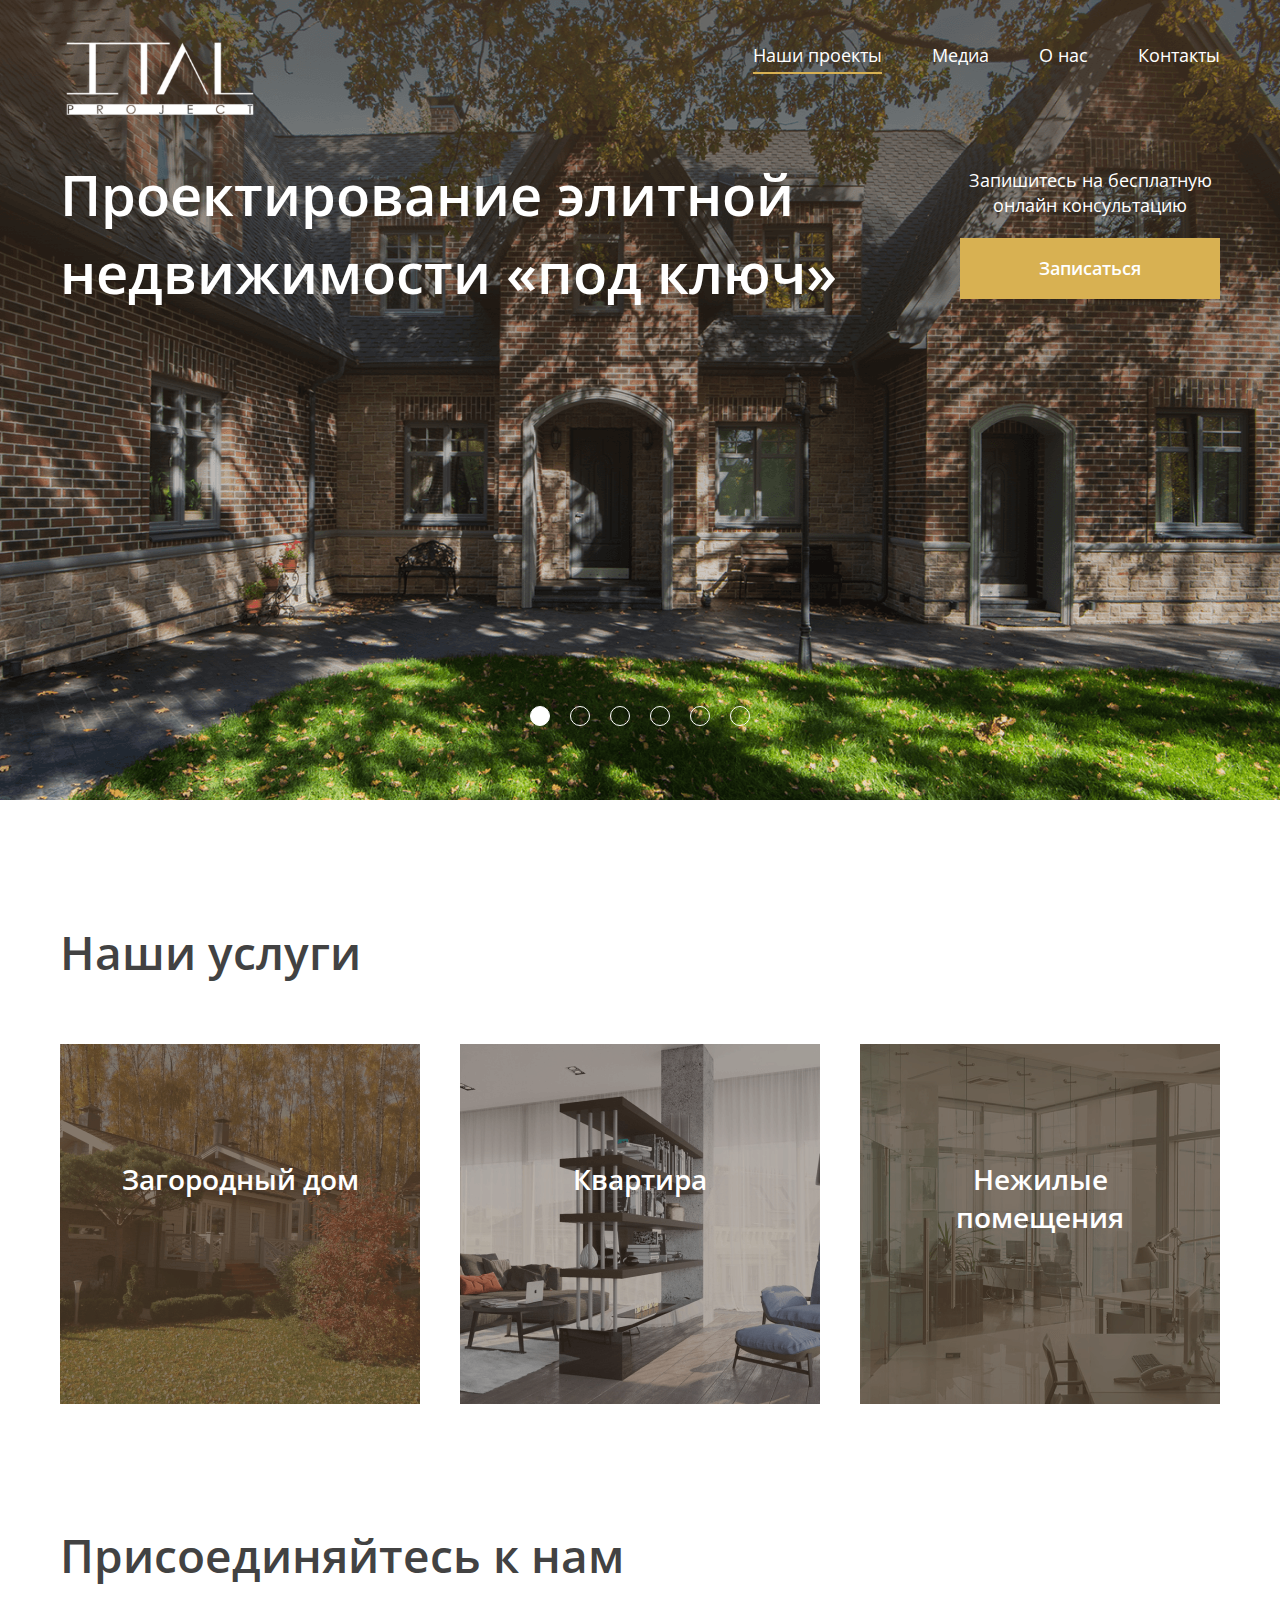
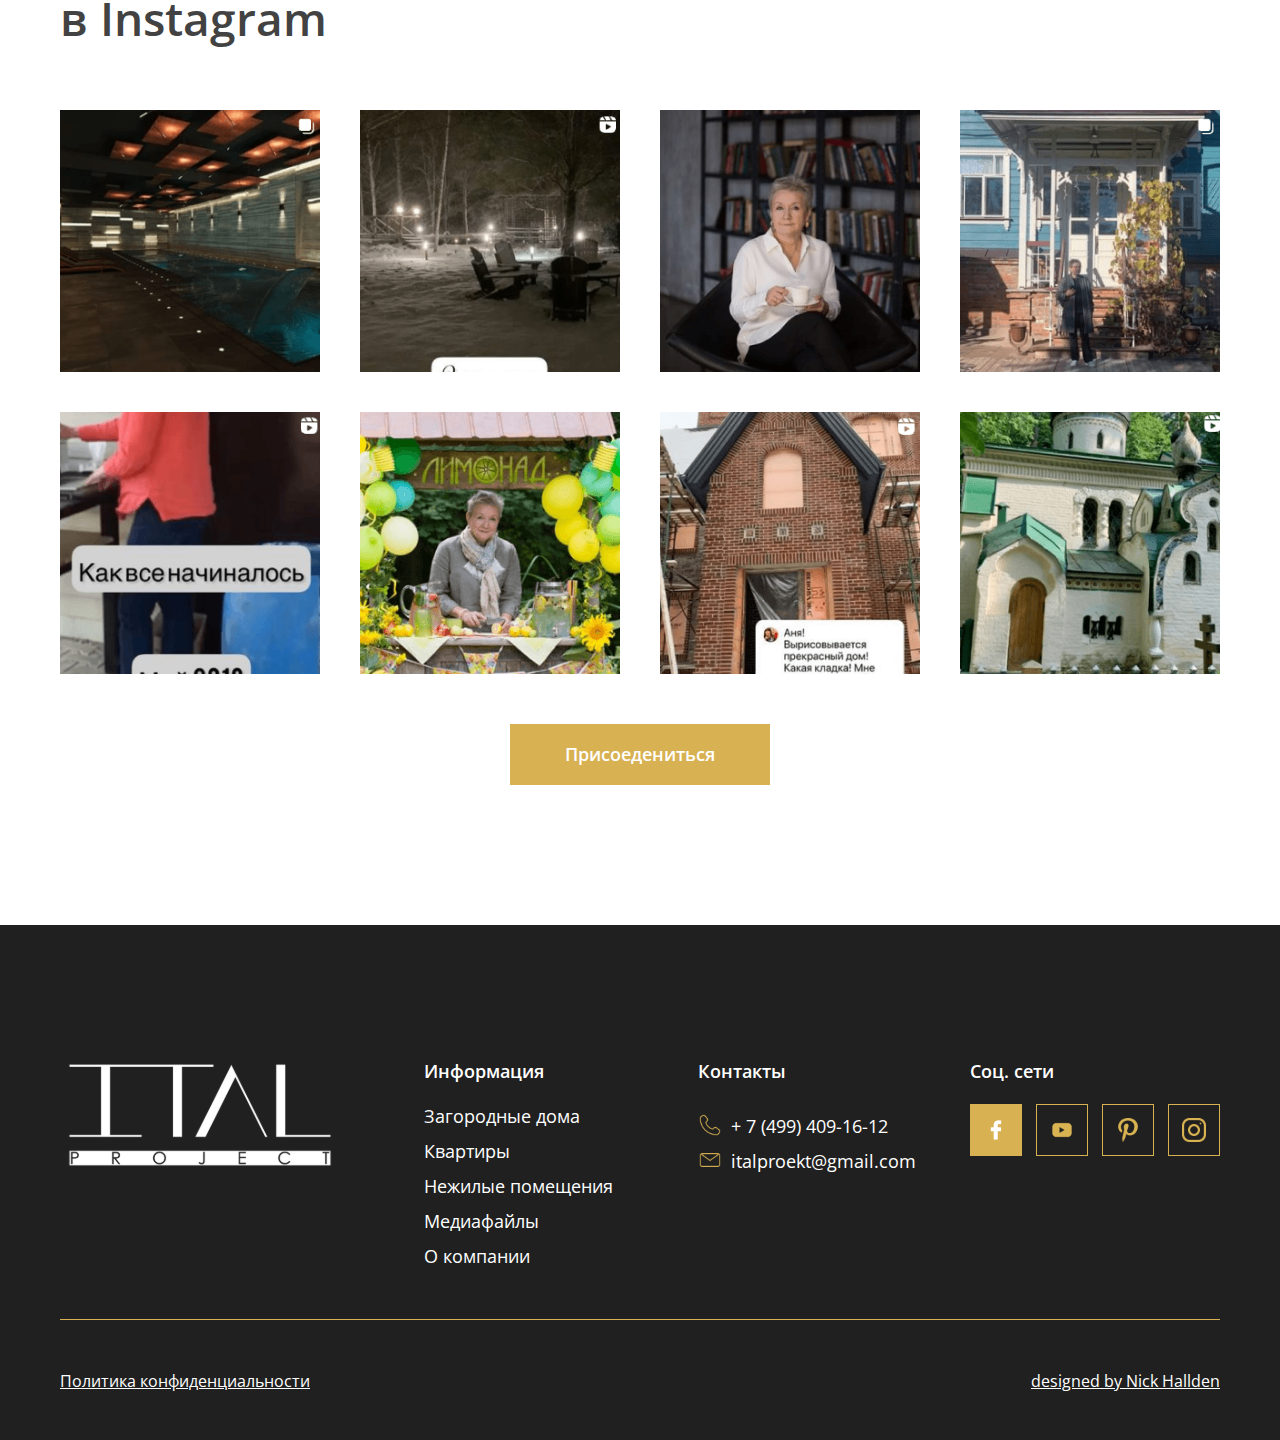
==== commit 300c0dcd: "Merge pull request #2 from Mustafoyev/main" ====
--- a/index.html
+++ b/index.html
@@ -111,6 +111,97 @@
 				</div>
 			</section>
 			<!-- /services-section -->
+
+			<!-- join-section -->
+			<section class="join">
+				<div class="container">
+					<div class="join__inner">
+						<div class="join__title-wripper">
+							<h2 class="join__title">
+								Присоединяйтесь к нам <br />
+								в Instagram
+							</h2>
+							<ul class="join__list">
+								<li class="join__item">
+									<img
+										class="join__item-img"
+										src="./images/join1.png"
+										alt="Image"
+										width="260"
+										height="262"
+									/>
+								</li>
+								<li class="join__item">
+									<img
+										class="join__item-img"
+										src="./images/join2.png"
+										alt="Image"
+										width="260"
+										height="262"
+									/>
+								</li>
+								<li class="join__item">
+									<img
+										class="join__item-img"
+										src="./images/join3.png"
+										alt="Image"
+										width="260"
+										height="262"
+									/>
+								</li>
+								<li class="join__item">
+									<img
+										class="join__item-img"
+										src="./images/join4.png"
+										alt="Image"
+										width="260"
+										height="262"
+									/>
+								</li>
+								<li class="join__item">
+									<img
+										class="join__item-img"
+										src="./images/join5.png"
+										alt="Image"
+										width="260"
+										height="262"
+									/>
+								</li>
+								<li class="join__item">
+									<img
+										class="join__item-img"
+										src="./images/join6.png"
+										alt="Image"
+										width="260"
+										height="262"
+									/>
+								</li>
+								<li class="join__item">
+									<img
+										class="join__item-img"
+										src="./images/join7.png"
+										alt="Image"
+										width="260"
+										height="262"
+									/>
+								</li>
+								<li class="join__item">
+									<img
+										class="join__item-img"
+										src="./images/join8.png"
+										alt="Image"
+										width="260"
+										height="262"
+									/>
+								</li>
+							</ul>
+
+							<a class="join__link" href="#">Присоедениться</a>
+						</div>
+					</div>
+				</div>
+			</section>
+			<!-- /join-section -->
 		</main>
 		<!-- /site-main -->
 		<!--------------------------------------------------- FOOTER BEGINN -------------------------------------------------------------->
--- a/css/main.css
+++ b/css/main.css
@@ -341,6 +341,7 @@
   height: 100%;
   margin: 0;
   font-family: "Open Sans", Arial, sans-serif;
+  overflow-x: hidden;
 }
 
 img {
@@ -716,6 +717,67 @@
     line-height: 19px;
   }
 }
+.join__inner {
+  padding-bottom: 140px;
+}
+
+.join__title {
+  margin-bottom: 60px;
+  font-weight: 600;
+  font-size: 46px;
+  line-height: 63px;
+  color: #424242;
+}
+
+.join__list {
+  display: flex;
+  align-items: center;
+  justify-content: center;
+  flex-wrap: wrap;
+  gap: 40px;
+  margin-bottom: 50px;
+  list-style-type: none;
+}
+
+.join__item {
+  width: 260px;
+  height: 262px;
+}
+
+.join__link {
+  display: block;
+  margin: 0 auto;
+  width: 100%;
+  max-width: 260px;
+  padding: 18px;
+  text-decoration: none;
+  font-weight: 600;
+  font-size: 18px;
+  line-height: 25px;
+  text-align: center;
+  background-color: #d8b152;
+  color: #ffffff;
+}
+
+@media only screen and (max-width: 605px) {
+  .join__title {
+    font-size: 24px;
+    line-height: 33px;
+  }
+  .join__list {
+    gap: 20px;
+  }
+  .join__item {
+    width: 140px;
+    height: 140px;
+  }
+  .join__link {
+    width: 100%;
+    max-width: 300px;
+    font-size: 14px;
+    line-height: 19px;
+  }
+}
 .site-footer {
   padding: 49px 0 48px;
   background-color: #202020;
@@ -1452,4 +1514,260 @@
     font-size: 14px;
     line-height: 19px;
   }
+}
+.review-hero__inner {
+  padding-bottom: 150px;
+}
+
+.review-hero__title {
+  margin-bottom: 68px;
+  font-weight: 600;
+  font-size: 46px;
+  line-height: 63px;
+  color: #424242;
+}
+
+.review-hero__list {
+  display: flex;
+  align-items: center;
+  list-style-type: none;
+}
+
+.review-hero__item:nth-child(1) {
+  margin-left: -190px;
+  margin-right: 150px;
+}
+.review-hero__item:nth-child(2) {
+  position: relative;
+  padding: 0 90px;
+}
+.review-hero__item:nth-child(2)::before {
+  position: absolute;
+  top: 60px;
+  left: 0;
+  width: 40px;
+  height: 40px;
+  background-image: url("../images/arrow-left.png");
+  background-repeat: no-repeat;
+  background-size: 100%;
+  content: "";
+}
+.review-hero__item:nth-child(2)::after {
+  position: absolute;
+  top: 60px;
+  right: 0;
+  width: 40px;
+  height: 40px;
+  background-image: url("../images/arrow-right.png");
+  background-repeat: no-repeat;
+  background-size: 100%;
+  content: "";
+}
+.review-hero__item:nth-child(3) {
+  margin-left: 150px;
+  margin-right: -190px;
+}
+
+@media only screen and (max-width: 1420px) {
+  .review-hero__item:nth-child(1) {
+    display: none;
+  }
+  .review-hero__item:nth-child(2) {
+    margin: 0 auto;
+  }
+  .review-hero__item:nth-child(3) {
+    display: none;
+  }
+}
+@media only screen and (max-width: 600px) {
+  .review-hero__title {
+    font-size: 25px;
+    line-height: 34px;
+  }
+  .review-hero__item:nth-child(2) {
+    position: relative;
+    padding: 0 24px;
+  }
+  .review-hero__item:nth-child(2)::before {
+    position: absolute;
+    top: 40px;
+    left: 0;
+    width: 20px;
+    height: 20px;
+    background-image: url("../images/arrow-left.png");
+    background-repeat: no-repeat;
+    background-size: 100%;
+    content: "";
+  }
+  .review-hero__item:nth-child(2)::after {
+    position: absolute;
+    top: 40px;
+    right: 0;
+    width: 20px;
+    height: 20px;
+    background-image: url("../images/arrow-right.png");
+    background-repeat: no-repeat;
+    background-size: 100%;
+    content: "";
+  }
+  .review-hero__item:nth-child(2) > .review-hero__item-img {
+    width: 300px;
+    height: 96px;
+  }
+}
+.formes__inner {
+  padding-bottom: 140px;
+}
+
+.formes__title {
+  margin-bottom: 20px;
+  font-weight: 600;
+  font-size: 46px;
+  line-height: 63px;
+  color: #424242;
+}
+
+.formes__text {
+  margin-bottom: 60px;
+  font-weight: 400;
+  font-size: 18px;
+  line-height: 25px;
+  color: #424242;
+}
+
+.formes__form {
+  display: flex;
+  align-items: center;
+  justify-content: space-between;
+  width: 100%;
+}
+
+.formes__inputes {
+  margin-right: 40px;
+  width: 100%;
+  max-width: 360px;
+}
+
+.formes__inp {
+  display: block;
+  margin-bottom: 20px;
+  width: 100%;
+  max-width: 360px;
+  padding: 18px 10px 18px 30px;
+  border: 2px solid #aea38b;
+}
+.formes__inp::-moz-placeholder {
+  font-weight: 400;
+  font-size: 18px;
+  line-height: 25px;
+  color: #424242;
+}
+.formes__inp:-ms-input-placeholder {
+  font-weight: 400;
+  font-size: 18px;
+  line-height: 25px;
+  color: #424242;
+}
+.formes__inp::placeholder {
+  font-weight: 400;
+  font-size: 18px;
+  line-height: 25px;
+  color: #424242;
+}
+
+.formes__btn {
+  display: block;
+  margin-top: 10px;
+  width: 100%;
+  max-width: 360px;
+  padding: 18px;
+  text-decoration: none;
+  font-weight: 600;
+  font-size: 18px;
+  line-height: 25px;
+  text-align: center;
+  background-color: #d8b152;
+  border: 0;
+  color: #ffffff;
+}
+
+.formes__tarea {
+  display: block;
+  padding: 18px 10px 10px 30px;
+  width: 100%;
+  max-width: 760px;
+  border: 2px solid #aea38b;
+  resize: none;
+}
+.formes__tarea::-moz-placeholder {
+  font-weight: 400;
+  font-size: 18px;
+  line-height: 25px;
+  color: #424242;
+}
+.formes__tarea:-ms-input-placeholder {
+  font-weight: 400;
+  font-size: 18px;
+  line-height: 25px;
+  color: #424242;
+}
+.formes__tarea::placeholder {
+  font-weight: 400;
+  font-size: 18px;
+  line-height: 25px;
+  color: #424242;
+}
+
+@media only screen and (max-width: 768px) {
+  .formes__title {
+    font-size: 25px;
+    line-height: 34px;
+  }
+  .formes__text {
+    font-size: 14px;
+    line-height: 19px;
+    line-height: 25px;
+  }
+  .formes__form {
+    position: relative;
+    flex-direction: column;
+    align-items: center;
+  }
+  .formes__inputes {
+    margin-right: 0;
+  }
+  .formes__inp::-moz-placeholder {
+    font-size: 14px;
+    line-height: 19px;
+  }
+  .formes__inp:-ms-input-placeholder {
+    font-size: 14px;
+    line-height: 19px;
+  }
+  .formes__inp::placeholder {
+    font-size: 14px;
+    line-height: 19px;
+  }
+  .formes__tarea {
+    width: 100%;
+    max-width: 360px;
+  }
+  .formes__tarea::-moz-placeholder {
+    font-size: 14px;
+    line-height: 19px;
+  }
+  .formes__tarea:-ms-input-placeholder {
+    font-size: 14px;
+    line-height: 19px;
+  }
+  .formes__tarea::placeholder {
+    font-size: 14px;
+    line-height: 19px;
+  }
+  .formes__btn {
+    position: absolute;
+    top: 380px;
+    font-size: 14px;
+    line-height: 19px;
+  }
 }/*# sourceMappingURL=main.css.map */